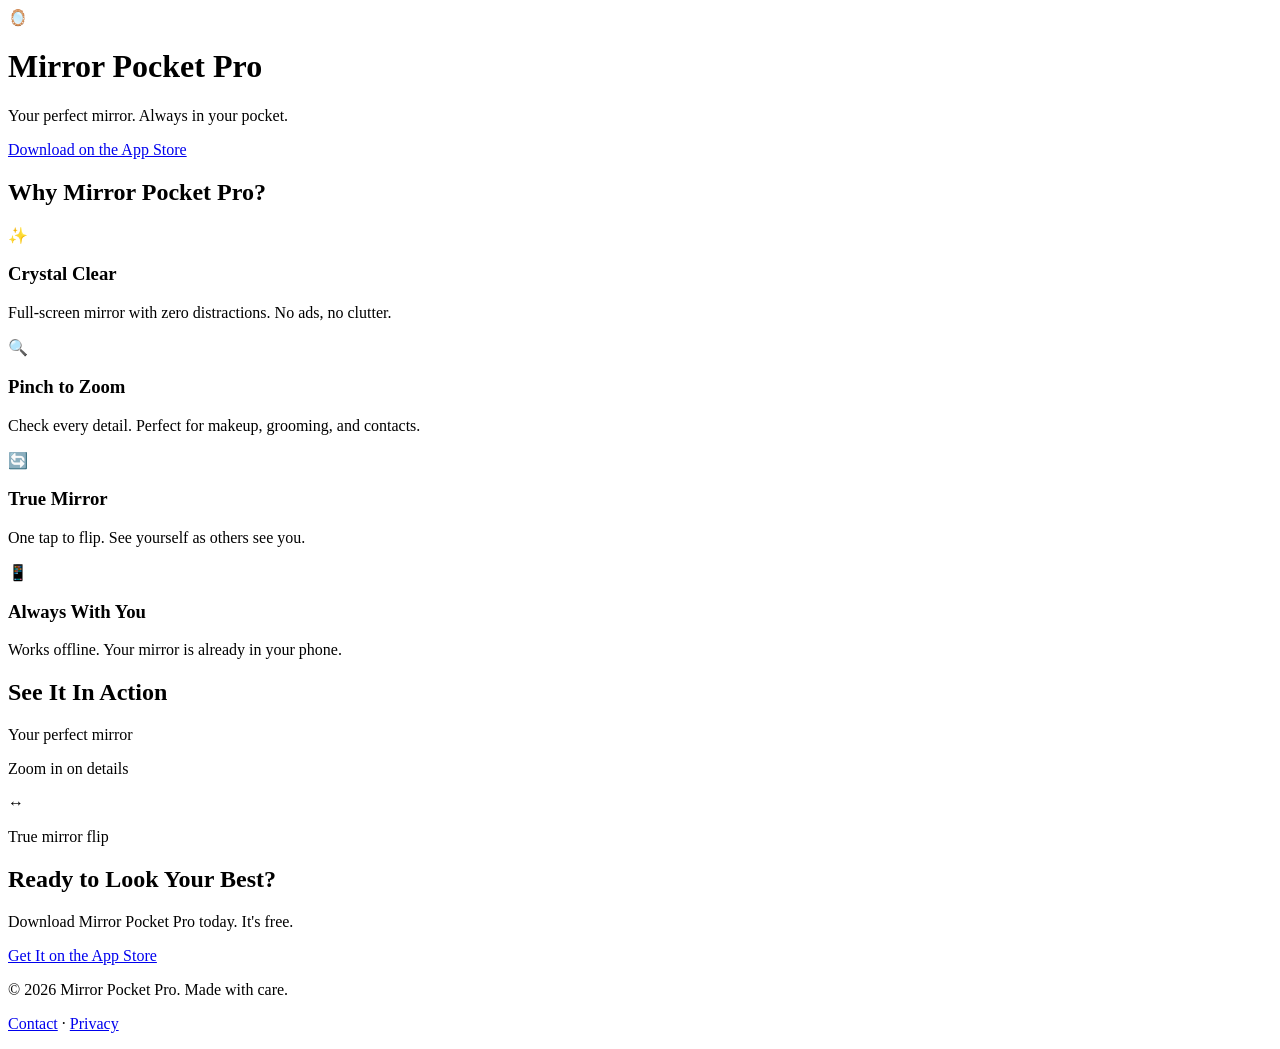
==== index.html @ 59a691c0 "index.html" ====
<!DOCTYPE html>
<html lang="en">
<head>
    <meta charset="UTF-8">
    <meta name="viewport" content="width=device-width, initial-scale=1.0">
    <title>Mirror Pocket Pro - Your Perfect Mirror</title>
    <link rel="stylesheet" href="style.css">
    <link rel="preconnect" href="https://fonts.googleapis.com">
    <link href="https://fonts.googleapis.com/css2?family=Inter:wght@300;400;600;700&display=swap" rel="stylesheet">
</head>
<body>
    <header>
        <div class="container">
            <div class="logo">
                <div class="icon">🪞</div>
                <h1>Mirror Pocket Pro</h1>
            </div>
            <p class="tagline">Your perfect mirror. Always in your pocket.</p>
            <a href="https://apps.apple.com" class="btn-download">Download on the App Store</a>
        </div>
    </header>

    <section class="features">
        <div class="container">
            <h2>Why Mirror Pocket Pro?</h2>
            
            <div class="feature-grid">
                <div class="feature">
                    <div class="feature-icon">✨</div>
                    <h3>Crystal Clear</h3>
                    <p>Full-screen mirror with zero distractions. No ads, no clutter.</p>
                </div>
                
                <div class="feature">
                    <div class="feature-icon">🔍</div>
                    <h3>Pinch to Zoom</h3>
                    <p>Check every detail. Perfect for makeup, grooming, and contacts.</p>
                </div>
                
                <div class="feature">
                    <div class="feature-icon">🔄</div>
                    <h3>True Mirror</h3>
                    <p>One tap to flip. See yourself as others see you.</p>
                </div>
                
                <div class="feature">
                    <div class="feature-icon">📱</div>
                    <h3>Always With You</h3>
                    <p>Works offline. Your mirror is already in your phone.</p>
                </div>
            </div>
        </div>
    </section>

    <section class="screenshots">
        <div class="container">
            <h2>See It In Action</h2>
            <div class="screenshot-grid">
                <div class="screenshot">
                    <div class="phone-mockup">
                        <div class="phone-screen">
                            <div class="mirror-face"></div>
                        </div>
                    </div>
                    <p>Your perfect mirror</p>
                </div>
                <div class="screenshot">
                    <div class="phone-mockup">
                        <div class="phone-screen">
                            <div class="zoom-eye"></div>
                        </div>
                    </div>
                    <p>Zoom in on details</p>
                </div>
                <div class="screenshot">
                    <div class="phone-mockup">
                        <div class="phone-screen">
                            <div class="flip-icon">↔️</div>
                        </div>
                    </div>
                    <p>True mirror flip</p>
                </div>
            </div>
        </div>
    </section>

    <section class="download">
        <div class="container">
            <h2>Ready to Look Your Best?</h2>
            <p>Download Mirror Pocket Pro today. It's free.</p>
            <a href="https://apps.apple.com" class="btn-download">Get It on the App Store</a>
        </div>
    </section>

    <footer>
        <div class="container">
            <p>© 2026 Mirror Pocket Pro. Made with care.</p>
            <p class="small"><a href="mailto:your-email@example.com">Contact</a> · <a href="privacy.html">Privacy</a></p>
        </div>
    </footer>
</body>
</html>
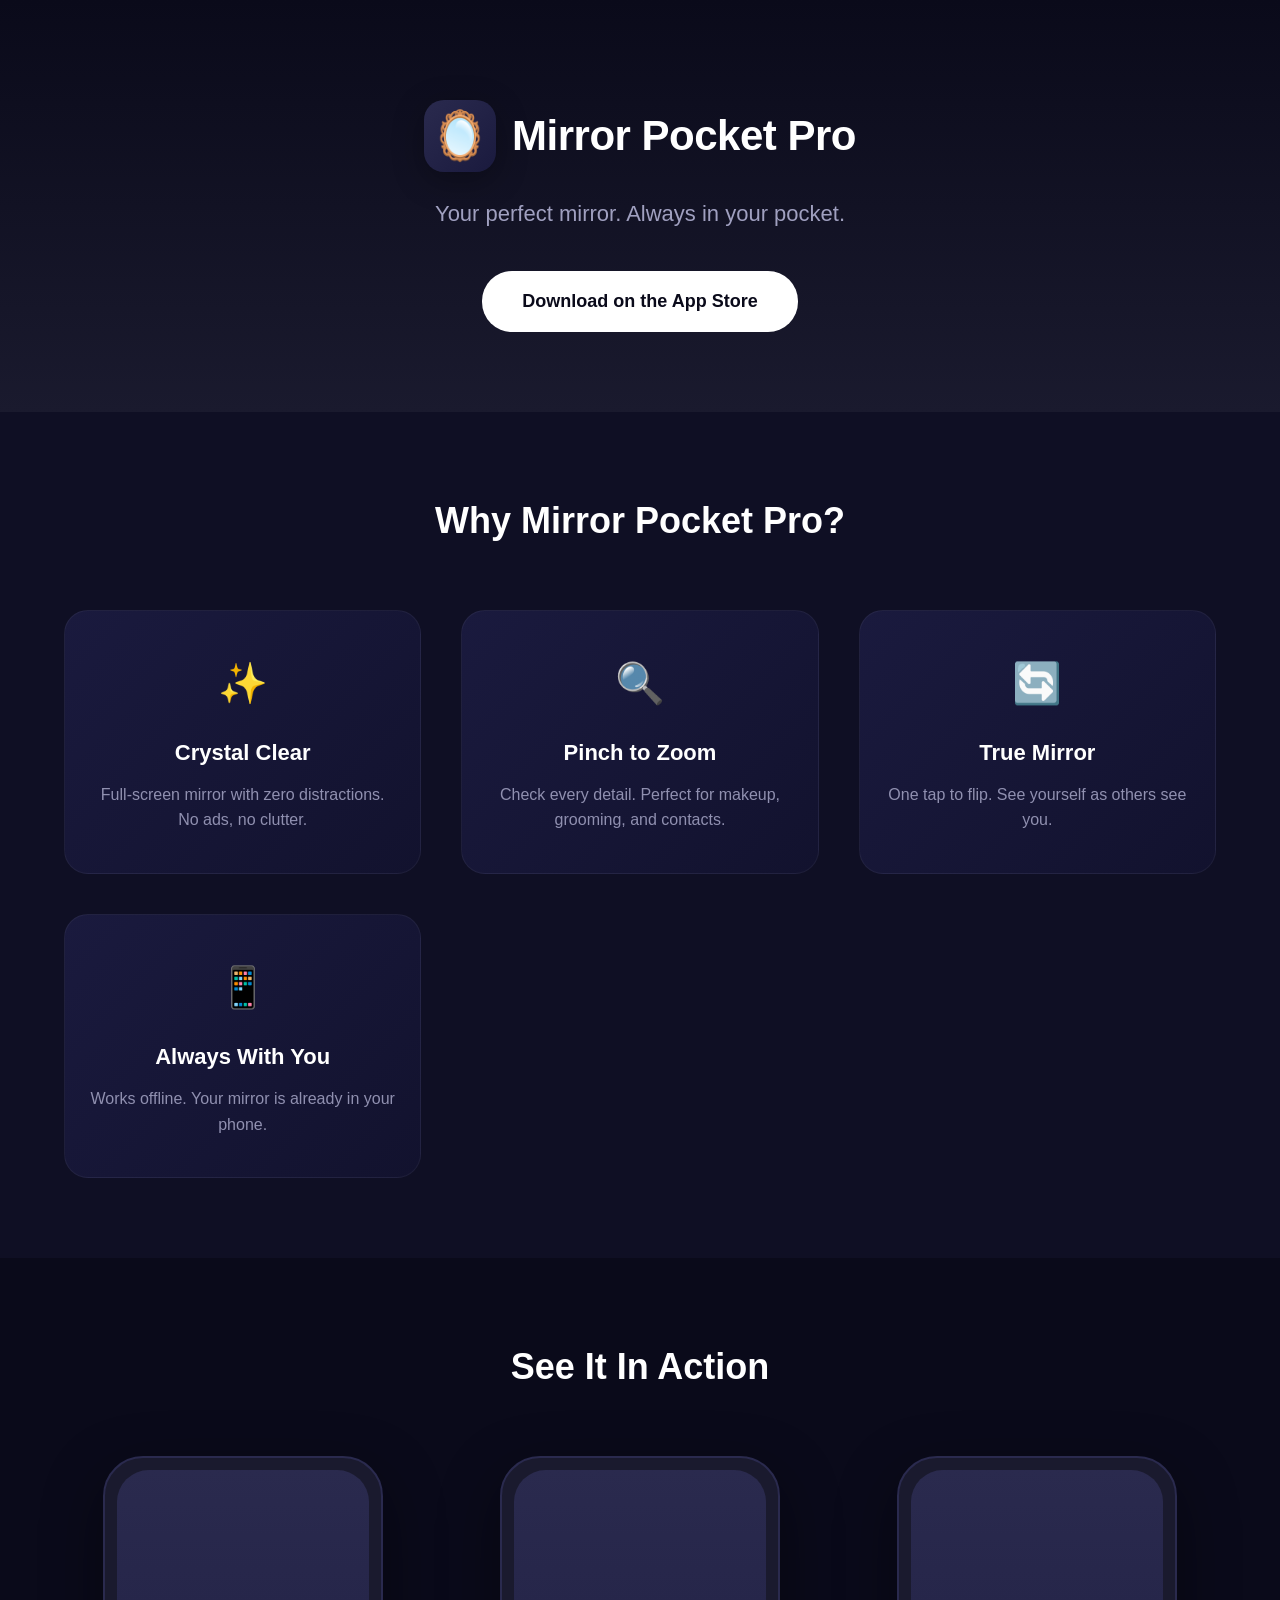
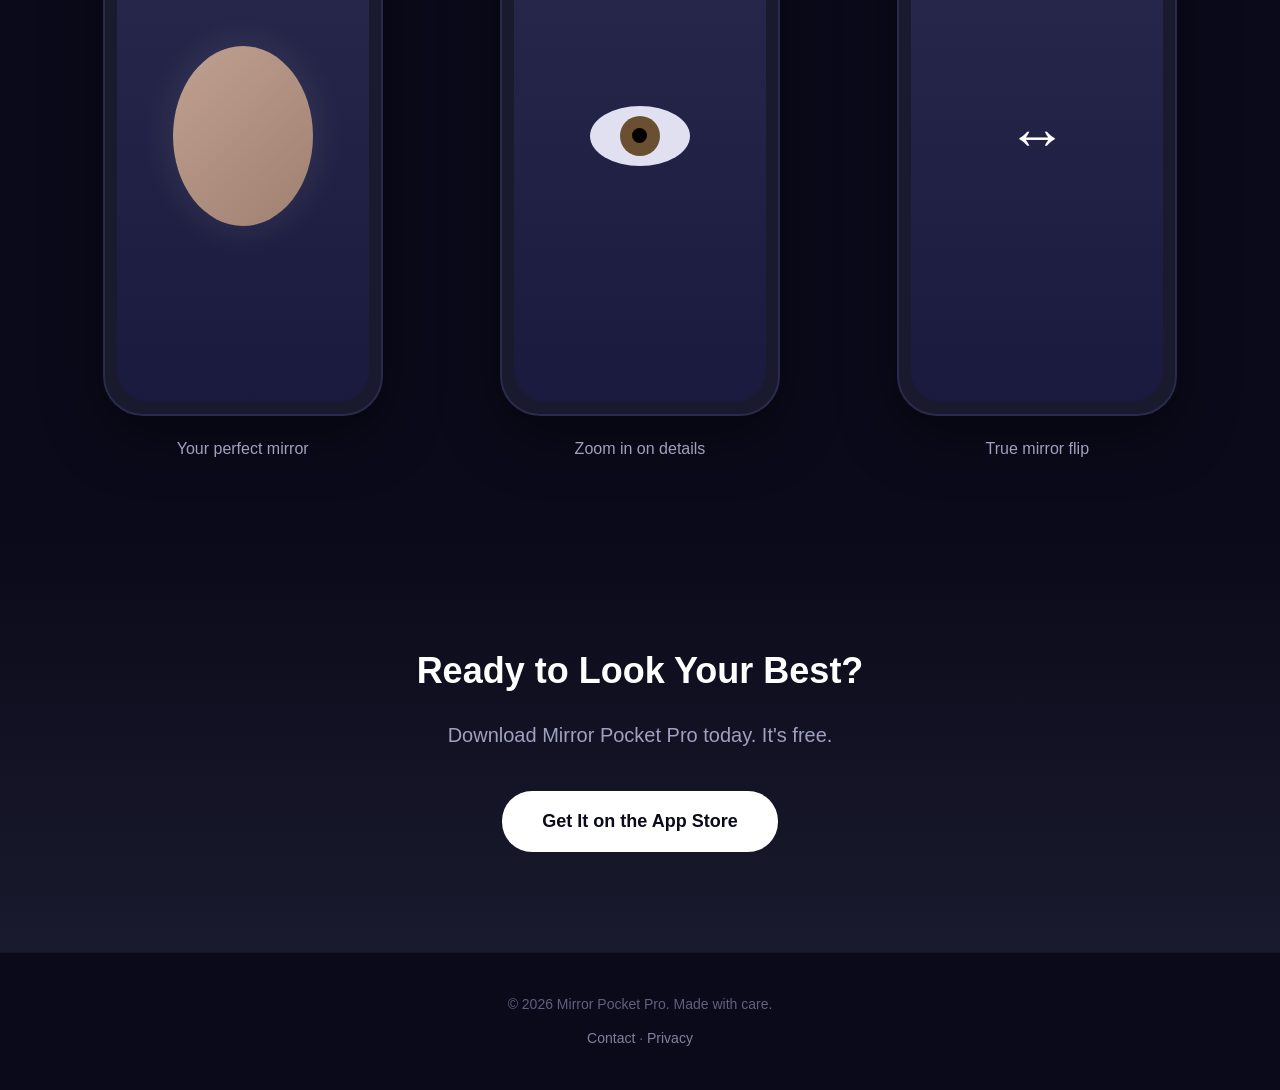
==== commit b1f3f2f9: "Update index.html" ====
--- a/index.html
+++ b/index.html
@@ -95,7 +95,7 @@
     <footer>
         <div class="container">
             <p>© 2026 Mirror Pocket Pro. Made with care.</p>
-            <p class="small"><a href="mailto:your-email@example.com">Contact</a> · <a href="privacy.html">Privacy</a></p>
+            <p class="small"><a href="mailto:contact@boltco.fr">Contact</a> · <a href="privacy.html">Privacy</a></p>
         </div>
     </footer>
 </body>
--- a/style.css
+++ b/style.css
@@ -0,0 +1,278 @@
+* {
+    margin: 0;
+    padding: 0;
+    box-sizing: border-box;
+}
+
+body {
+    font-family: 'Inter', -apple-system, BlinkMacSystemFont, sans-serif;
+    background: #0a0a1a;
+    color: #ffffff;
+    line-height: 1.6;
+}
+
+.container {
+    max-width: 1200px;
+    margin: 0 auto;
+    padding: 0 24px;
+}
+
+/* Header */
+header {
+    text-align: center;
+    padding: 100px 0 80px;
+    background: linear-gradient(180deg, #0a0a1a 0%, #1a1a2e 100%);
+}
+
+.logo {
+    display: flex;
+    align-items: center;
+    justify-content: center;
+    gap: 16px;
+    margin-bottom: 24px;
+}
+
+.icon {
+    font-size: 48px;
+    width: 72px;
+    height: 72px;
+    display: flex;
+    align-items: center;
+    justify-content: center;
+    background: linear-gradient(135deg, #2a2a4e, #1a1a3e);
+    border-radius: 20px;
+    box-shadow: 0 8px 32px rgba(0,0,0,0.3);
+}
+
+h1 {
+    font-size: 42px;
+    font-weight: 700;
+    letter-spacing: -0.5px;
+}
+
+.tagline {
+    font-size: 22px;
+    color: #a0a0c0;
+    margin-bottom: 40px;
+    font-weight: 300;
+}
+
+.btn-download {
+    display: inline-block;
+    background: #ffffff;
+    color: #0a0a1a;
+    padding: 16px 40px;
+    border-radius: 30px;
+    text-decoration: none;
+    font-weight: 600;
+    font-size: 18px;
+    transition: transform 0.2s, box-shadow 0.2s;
+}
+
+.btn-download:hover {
+    transform: translateY(-2px);
+    box-shadow: 0 12px 40px rgba(255,255,255,0.15);
+}
+
+/* Features */
+.features {
+    padding: 80px 0;
+    background: #0f0f24;
+}
+
+.features h2 {
+    text-align: center;
+    font-size: 36px;
+    margin-bottom: 60px;
+    font-weight: 600;
+}
+
+.feature-grid {
+    display: grid;
+    grid-template-columns: repeat(auto-fit, minmax(260px, 1fr));
+    gap: 40px;
+}
+
+.feature {
+    text-align: center;
+    padding: 40px 24px;
+    background: linear-gradient(135deg, #1a1a3e, #12122e);
+    border-radius: 24px;
+    border: 1px solid rgba(255,255,255,0.05);
+    transition: transform 0.2s;
+}
+
+.feature:hover {
+    transform: translateY(-4px);
+}
+
+.feature-icon {
+    font-size: 40px;
+    margin-bottom: 20px;
+}
+
+.feature h3 {
+    font-size: 22px;
+    margin-bottom: 12px;
+    font-weight: 600;
+}
+
+.feature p {
+    color: #9090b0;
+    font-size: 16px;
+}
+
+/* Screenshots */
+.screenshots {
+    padding: 80px 0;
+    background: #0a0a1a;
+}
+
+.screenshots h2 {
+    text-align: center;
+    font-size: 36px;
+    margin-bottom: 60px;
+}
+
+.screenshot-grid {
+    display: grid;
+    grid-template-columns: repeat(auto-fit, minmax(300px, 1fr));
+    gap: 40px;
+    justify-items: center;
+}
+
+.phone-mockup {
+    width: 280px;
+    height: 560px;
+    background: #1a1a2e;
+    border-radius: 40px;
+    padding: 12px;
+    border: 2px solid #2a2a4e;
+    box-shadow: 0 20px 60px rgba(0,0,0,0.4);
+}
+
+.phone-screen {
+    width: 100%;
+    height: 100%;
+    background: linear-gradient(180deg, #2a2a4e, #1a1a3e);
+    border-radius: 32px;
+    display: flex;
+    align-items: center;
+    justify-content: center;
+    position: relative;
+    overflow: hidden;
+}
+
+.mirror-face {
+    width: 140px;
+    height: 180px;
+    background: linear-gradient(135deg, #c0a090, #a08070);
+    border-radius: 50%;
+    box-shadow: 0 0 40px rgba(255,255,255,0.1);
+}
+
+.zoom-eye {
+    width: 100px;
+    height: 60px;
+    background: #e0e0f0;
+    border-radius: 50%;
+    position: relative;
+}
+
+.zoom-eye::after {
+    content: '';
+    position: absolute;
+    width: 40px;
+    height: 40px;
+    background: #6a5030;
+    border-radius: 50%;
+    top: 10px;
+    left: 30px;
+}
+
+.zoom-eye::before {
+    content: '';
+    position: absolute;
+    width: 15px;
+    height: 15px;
+    background: #000;
+    border-radius: 50%;
+    top: 22px;
+    left: 42px;
+    z-index: 1;
+}
+
+.flip-icon {
+    font-size: 60px;
+}
+
+.screenshot p {
+    text-align: center;
+    margin-top: 20px;
+    color: #a0a0c0;
+    font-size: 16px;
+}
+
+/* Download */
+.download {
+    padding: 100px 0;
+    text-align: center;
+    background: linear-gradient(180deg, #0a0a1a, #1a1a2e);
+}
+
+.download h2 {
+    font-size: 36px;
+    margin-bottom: 20px;
+}
+
+.download p {
+    color: #a0a0c0;
+    font-size: 20px;
+    margin-bottom: 40px;
+}
+
+/* Footer */
+footer {
+    padding: 40px 0;
+    text-align: center;
+    background: #0a0a1a;
+    border-top: 1px solid rgba(255,255,255,0.05);
+}
+
+footer p {
+    color: #606080;
+    font-size: 14px;
+}
+
+footer .small {
+    margin-top: 12px;
+}
+
+footer a {
+    color: #8080a0;
+    text-decoration: none;
+}
+
+footer a:hover {
+    color: #ffffff;
+}
+
+/* Responsive */
+@media (max-width: 768px) {
+    h1 {
+        font-size: 32px;
+    }
+    
+    .tagline {
+        font-size: 18px;
+    }
+    
+    .feature-grid {
+        grid-template-columns: 1fr;
+    }
+    
+    .phone-mockup {
+        width: 240px;
+        height: 480px;
+    }
+}
